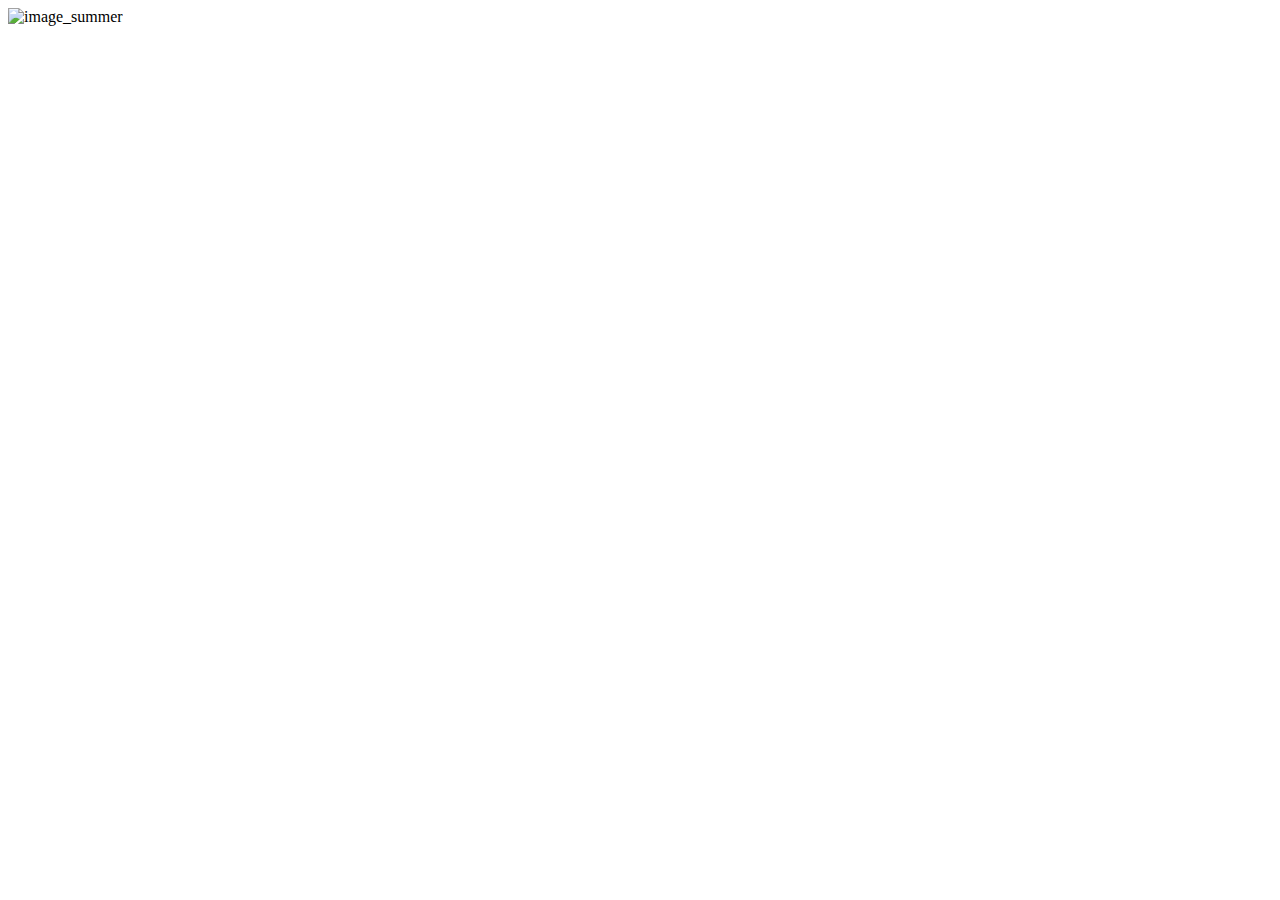
==== index.html @ f8d003ea "first commit" ====
<!DOCTYPE html>
<html lang="en" dir="ltr">
  <head>
    <link rel="stylesheet" href="assets/margins.css">
    <link rel="stylesheet" href="assets/styles.css">
    <link rel="stylesheet" href="assets/social.css">
    </link>
    <meta charset="utf-8">
    <title></title>
  </head>

  <body>

   <div class = "PageContent">

    <div class="Left">
        <!---<div class="topnav">
        <a class="active" href="#home">Home</a>
        <a href="#news">News</a>
        <a href="#contact">Contact</a>
        <a href="#about">About</a>
      </div>--->
    </div>

    </div>

    <div class="Right">
      <img src="assets/images/image_summer.jpg" alt="image_summer">
    </div>
    <div class="fa">


  </div>

  </body>
</html>
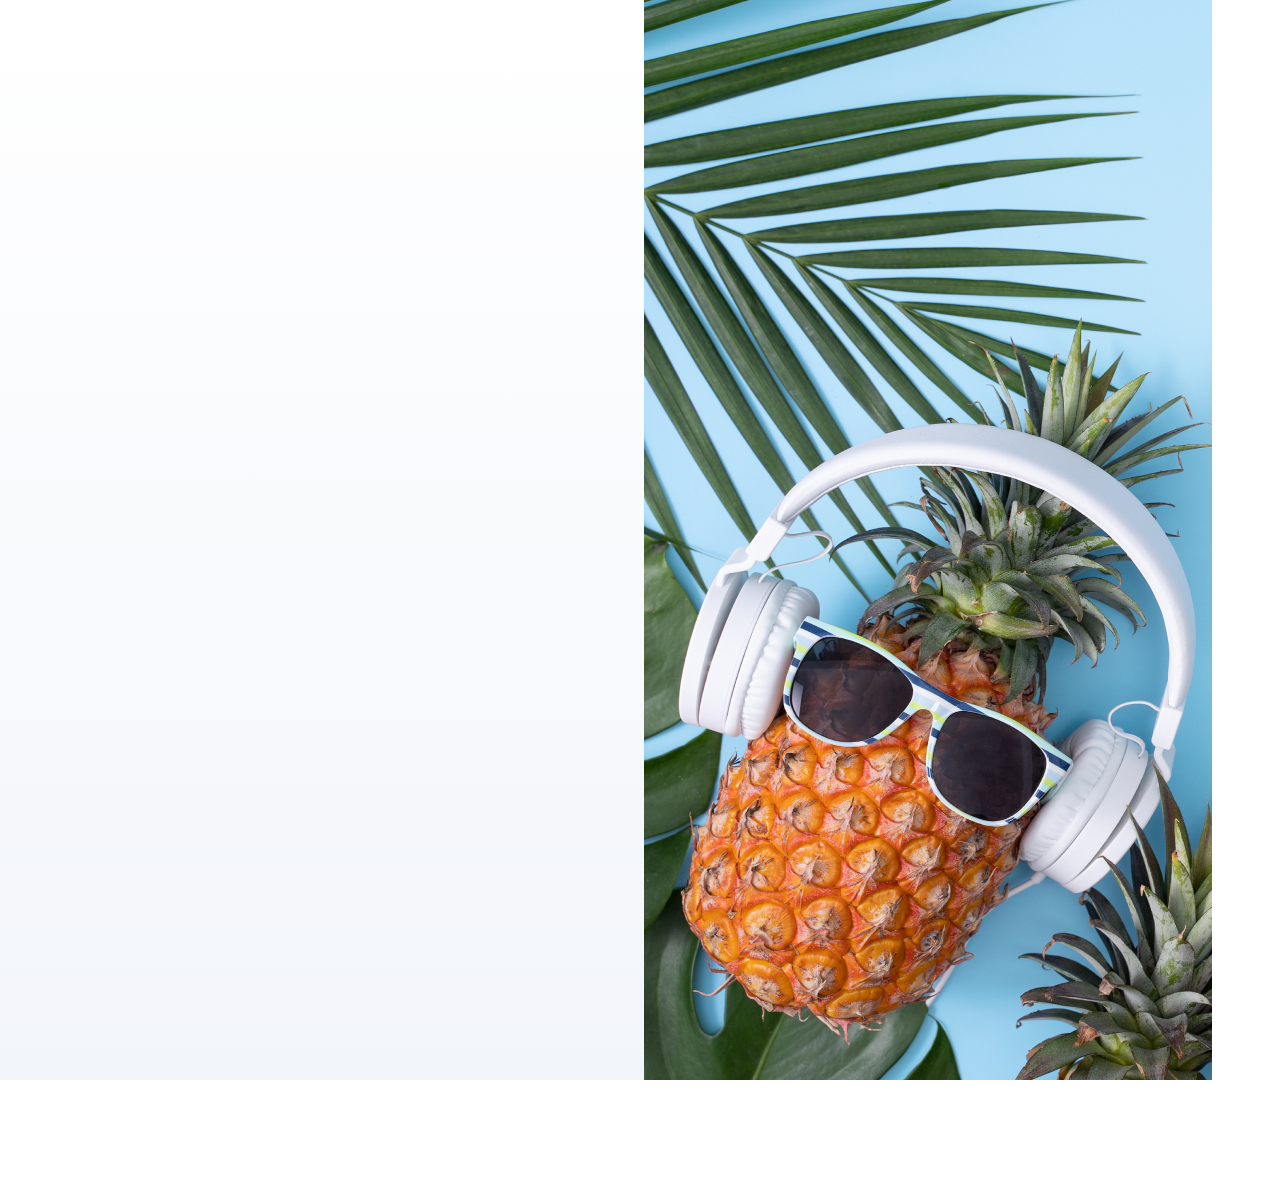
==== commit 9318d0f2: "labojums" ====
--- a/index.html
+++ b/index.html
@@ -22,8 +22,6 @@
       </div>--->
     </div>
 
-    </div>
-
     <div class="Right">
       <img src="assets/images/image_summer.jpg" alt="image_summer">
     </div>
--- a/assets/margins.css
+++ b/assets/margins.css
@@ -0,0 +1,43 @@
+html, body, div, span, applet, object, iframe,
+h1, h2, h3, h4, h5, h6, p, blockquote, pre,
+a, abbr, acronym, address, big, cite, code,
+del, dfn, em, img, ins, kbd, q, s, samp,
+small, strike, strong, sub, sup, tt, var,
+b, u, i, center,
+dl, dt, dd, ol, ul, li,
+fieldset, form, label, legend,
+table, caption, tbody, tfoot, thead, tr, th, td,
+article, aside, canvas, details, embed, 
+figure, figcaption, footer, header, hgroup,
+menu, nav, output, ruby, section, summary,
+time, mark, audio, video {
+	margin: 0;
+	padding: 0;
+	border: 0;
+	font-size: 100%;
+	font: inherit;
+	vertical-align: baseline;
+}
+/* HTML5 display-role reset for older browsers */
+article, aside, details, figcaption, figure,
+footer, header, hgroup, menu, nav, section {
+	display: block;
+}
+body {
+	line-height: 1;
+}
+ol, ul {
+	list-style: none;
+}
+blockquote, q {
+	quotes: none;
+}
+blockquote:before, blockquote:after,
+q:before, q:after {
+	content: '';
+	content: none;
+}
+table {
+	border-collapse: collapse;
+	border-spacing: 0;
+}
--- a/assets/styles.css
+++ b/assets/styles.css
@@ -0,0 +1,24 @@
+.PageContent {
+  display: flex;
+  height: 100vh;
+  width: 100vw;
+  min-height: 650px;
+}
+
+.Left {
+  display: block;
+  background-color: black;
+  width: 680px;
+  background: linear-gradient(180deg, #FFFFFF 0%, #F2F5FA 100%);
+  height: 1080px;
+  margin: 0;
+  position: relative;
+  z-index: 1;
+}
+
+.Right {
+  height: 100vh;
+  overflow: hidden;
+  width: calc(100vw - 680px);
+  height: 1200px;
+}
--- a/assets/social.css
+++ b/assets/social.css
@@ -0,0 +1,36 @@
+.fa {
+  padding: 20px;
+  font-size: 30px;
+  width: 30px;
+  text-align: center;
+  text-decoration: none;
+  border-radius: 50%;
+}
+
+/* Add a black background color to the top navigation */
+.topnav {
+  background-color: #333;
+  overflow: hidden;
+}
+
+/* Style the links inside the navigation bar */
+.topnav a {
+  float: left;
+  color: #f2f2f2;
+  text-align: center;
+  padding: 14px 16px;
+  text-decoration: none;
+  font-size: 17px;
+}
+
+/* Change the color of links on hover */
+.topnav a:hover {
+  background-color: #ddd;
+  color: black;
+}
+
+/* Add a color to the active/current link */
+.topnav a.active {
+  background-color: #04AA6D;
+  color: white;
+}
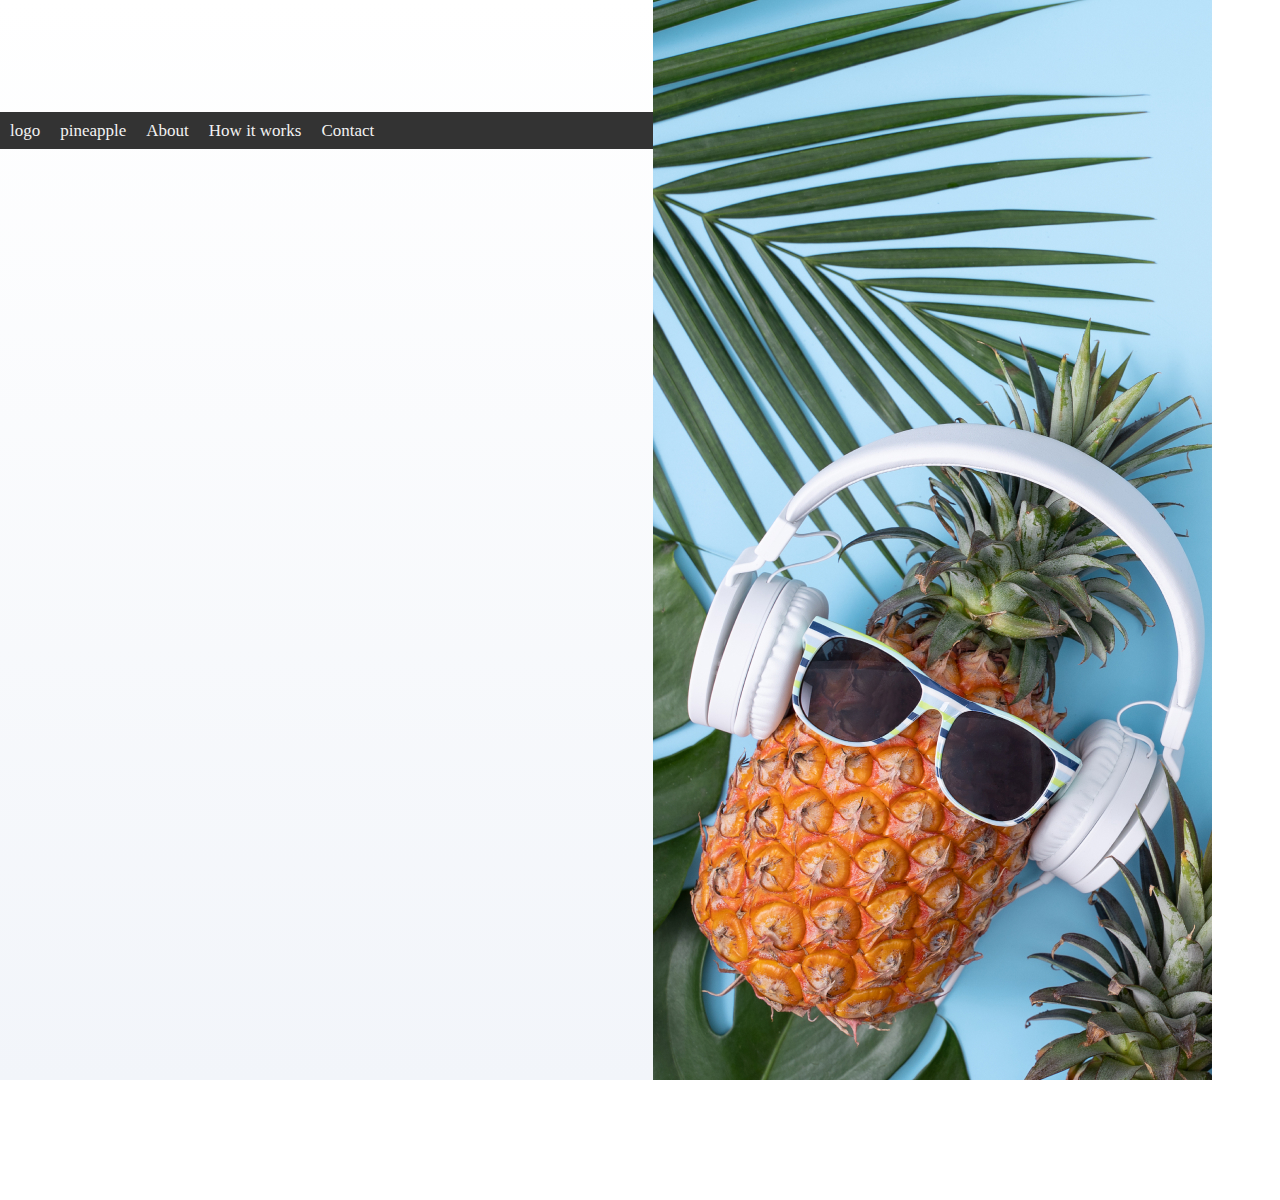
==== commit 2e5dc62e: "nav" ====
--- a/index.html
+++ b/index.html
@@ -14,12 +14,13 @@
    <div class = "PageContent">
 
     <div class="Left">
-        <!---<div class="topnav">
-        <a class="active" href="#home">Home</a>
-        <a href="#news">News</a>
-        <a href="#contact">Contact</a>
-        <a href="#about">About</a>
-      </div>--->
+        <div class="topnav">
+          <a href="#logo">logo</a>
+          <a href="#pineapple">pineapple</a>
+          <a href="#About">About</a>
+          <a href="#How it works">How it works</a>
+          <a href="#Contact">Contact</a>
+        </div>
     </div>
 
     <div class="Right">
--- a/assets/styles.css
+++ b/assets/styles.css
@@ -8,7 +8,7 @@
 .Left {
   display: block;
   background-color: black;
-  width: 680px;
+  width: 701px;
   background: linear-gradient(180deg, #FFFFFF 0%, #F2F5FA 100%);
   height: 1080px;
   margin: 0;
--- a/assets/social.css
+++ b/assets/social.css
@@ -7,18 +7,31 @@
   border-radius: 50%;
 }
 
+.logo {
+  float: none;
+  position: absolute;
+  top: 50%;
+  left: 50%;
+  transform: translate(-50%, -50%);
+}
+
+
 /* Add a black background color to the top navigation */
 .topnav {
+  float: center;
   background-color: #333;
   overflow: hidden;
+  margin-top:112px;
+  width: 100%;
 }
 
 /* Style the links inside the navigation bar */
 .topnav a {
+  position: relative;
   float: left;
   color: #f2f2f2;
   text-align: center;
-  padding: 14px 16px;
+  padding: 10px 10px;
   text-decoration: none;
   font-size: 17px;
 }
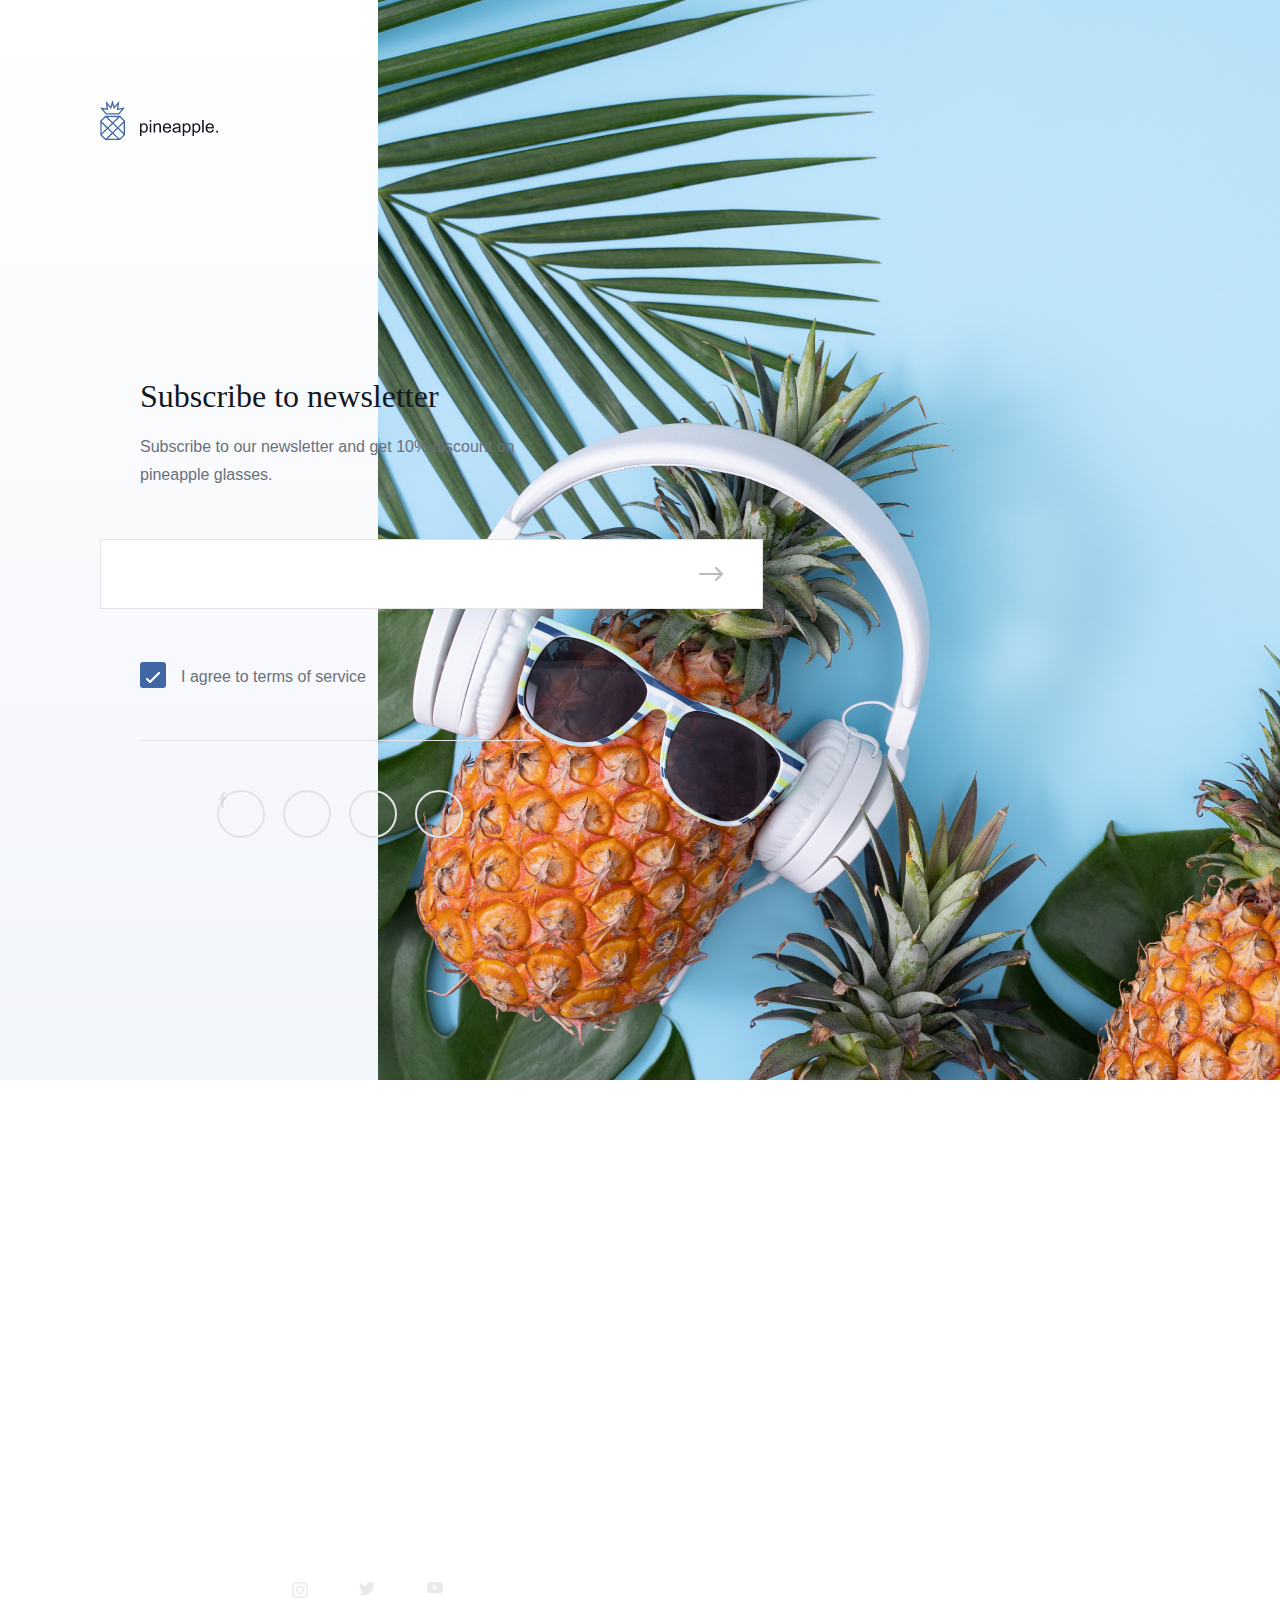
==== commit 862e5137: "70" ====
--- a/index.html
+++ b/index.html
@@ -13,20 +13,65 @@
 
    <div class = "PageContent">
 
-    <div class="Left">
-        <div class="topnav">
-          <a href="#logo">logo</a>
-          <a href="#pineapple">pineapple</a>
-          <a href="#About">About</a>
-          <a href="#How it works">How it works</a>
-          <a href="#Contact">Contact</a>
+        <!--- Šito nahuj neaiztit --->
+        <div class="Left">
+          <div class="logo">
+            <img src="assets/images/Union.jpg" alt="Union">
+          </div>
+          <div class="logotxt">
+            <img src="assets/images/pineapple..jpg" alt="pineapple">
+          </div>
+
+
+
+
+            <h1 class="heading">Subscribe to newsletter</h1>
+            <p class="subheading">Subscribe to our newsletter and get 10% discount on pineapple glasses.</p>
+
+          <div class="box">
+          </div>
+
+          <div class="line">
+          </div>
+
+          <div class="arrow">
+            <img src="assets/images/ic_arrow.jpg" alt="Arrow">
+          </div>
+
+          <div class="checkbox">
+          </div>
+
+          <div class="checkmark">
+            <img src="assets/images/ic_checkmark-2.png" alt="Checkmark">
+          </div>
+
+          <p class="agree">I agree to terms of service</p>
+
+          <div class="line">
+          </div>
+
+          <div class="circleBase facebook">
+              <img class="Ficon IconBase" src="assets/images/ic_facebook.jpg" alt="facebook">
+          </div>
+
+          <div class="circleBase instagram">
+              <img class= "Iicon IconBase" src="assets/images/ic_instagram.jpg" alt="instagram">
+          </div>
+
+          <div class="circleBase twitter">
+              <img class="Ticon IconBase" src="assets/images/ic_twitter.jpg" alt="twitter">
+          </div>
+
+          <div class="circleBase youtube">
+              <img class="Yicon IconBase" src="assets/images/ic_youtube.jpg" alt="youtube">
+          </div>
+
         </div>
-    </div>
 
+     <!--- Šito nahuj neaiztit --->
     <div class="Right">
       <img src="assets/images/image_summer.jpg" alt="image_summer">
     </div>
-    <div class="fa">
 
 
   </div>
--- a/assets/margins.css
+++ b/assets/margins.css
@@ -7,7 +7,7 @@
 dl, dt, dd, ol, ul, li,
 fieldset, form, label, legend,
 table, caption, tbody, tfoot, thead, tr, th, td,
-article, aside, canvas, details, embed, 
+article, aside, canvas, details, embed,
 figure, figcaption, footer, header, hgroup,
 menu, nav, output, ruby, section, summary,
 time, mark, audio, video {
--- a/assets/styles.css
+++ b/assets/styles.css
@@ -6,19 +6,24 @@
 }
 
 .Left {
+  positon: absolute
   display: block;
   background-color: black;
-  width: 701px;
+  width: 680px;
   background: linear-gradient(180deg, #FFFFFF 0%, #F2F5FA 100%);
   height: 1080px;
   margin: 0;
   position: relative;
   z-index: 1;
+  left: 0px;
+  top: 0px;
 }
 
 .Right {
+  positon: absolute;
   height: 100vh;
   overflow: hidden;
-  width: calc(100vw - 680px);
-  height: 1200px;
+  width: 1620px;
+  height: 1080px;
+  top: 0px;
 }
--- a/assets/social.css
+++ b/assets/social.css
@@ -1,49 +1,192 @@
-.fa {
-  padding: 20px;
-  font-size: 30px;
-  width: 30px;
-  text-align: center;
-  text-decoration: none;
-  border-radius: 50%;
+.logo{
+  position: absolute;
+  width: 25px;
+  height: 40px;
+  left: 100px;
+  top: 100px;
 }
 
-.logo {
-  float: none;
+.logotxt{
   position: absolute;
-  top: 50%;
-  left: 50%;
-  transform: translate(-50%, -50%);
+  width: 78px;
+  height: 16px;
+  left: 140px;
+  top: 120px;
+}
+
+.links{
+position: absolute;
+width: 42px;
+height: 26px;
+left: 331px;
+top: 114px;
+font-family: Arial;
+font-style: normal;
+font-weight: normal;
+font-size: 16px;
+line-height: 26px;
+}
+
+.heading{
+position: absolute;
+width: 399px;
+height: 44px;
+left: 140px;
+top: 374px;
+font-family: Georgia;
+color: #131821;
+font-style: normal;
+font-weight: normal;
+font-size: 32px;
+line-height: 44px;
+}
+
+.subheading{
+position: absolute;
+width: 400px;
+height: 56px;
+left: 140px;
+top: 433px;
+font-family: Arial;
+color: #6A707B;
+font-family: Arial;
+font-style: normal;
+font-weight: normal;
+font-size: 16px;
+line-height: 28px;
+}
+
+.line{
+position: absolute;
+width: 4px;
+height: 70px;
+left: 100px;
+top: 539px;
+background: #4066A5;
+}
+
+.box{
+position: absolute;
+width: 663px;
+height: 70px;
+left: 100px;
+top: 539px;
+background: #FFFFFF;
+border: 1px solid #E3E3E4;
+box-sizing: border-box;
+}
+
+.arrow{
+  position: absolute;
+  width: 24px;
+  height: 14px;
+  left: 699px;
+  top: 567px;
+  background: #131821;
+}
+
+.checkbox{
+  position: absolute;
+  width: 26px;
+  height: 26px;
+  left: 140px;
+  top: 662px;
+  background: #4066A5;
+  border-radius: 3px;
+}
+
+.checkmark{
+  position: absolute;
+  width: 14px;
+  height: 11px;
+  left: 146px;
+  top: 670px;
+}
+
+.agree{
+position: absolute;
+width: 359px;
+height: 28px;
+left: 181px;
+top: 663px;
+font-family: Arial;
+font-style: normal;
+font-weight: normal;
+font-size: 16px;
+line-height: 28px;
+color: #6A707B;
+}
+
+.line{
+position: absolute;
+width: 400px;
+height: 1px;
+left: 140px;
+top: 740px;
+background: #E3E3E4;
+}
+
+.circleBase {
+  position: absolute;
+  width: 44px;
+  height: 44px;
+  border-radius: 100%;
+  border: 2px solid #E2E3E4;
+  top: 790px;
+}
+
+.IconBase {
+  top: 790px;
 }
 
 
-/* Add a black background color to the top navigation */
-.topnav {
-  float: center;
-  background-color: #333;
-  overflow: hidden;
-  margin-top:112px;
-  width: 100%;
+.facebook {
+    left: 217px;
 }
 
-/* Style the links inside the navigation bar */
-.topnav a {
-  position: relative;
-  float: left;
-  color: #f2f2f2;
-  text-align: center;
-  padding: 10px 10px;
-  text-decoration: none;
-  font-size: 17px;
+.Ficon{
+left: 12.34%;
+right: 87.24%;
+bottom: 23.89%;
+background: #131821;
+opacity: 0.3;
 }
 
-/* Change the color of links on hover */
-.topnav a:hover {
-  background-color: #ddd;
-  color: black;
+.instagram {
+    left: 283px;
 }
 
-/* Add a color to the active/current link */
-.topnav a.active {
-  background-color: #04AA6D;
-  color: white;
+.Iicon{
+  position: absolute;
+  left: 15.57%;
+  right: 83.59%;
+  bottom: 23.89%;
+  background: #131821;
+  opacity: 0.3;
 }
+
+.twitter {
+    left: 349px;
+}
+
+.Ticon{
+  position: absolute;
+  left: 19.01%;
+  right: 80.16%;
+  bottom: 23.98%;
+  background: #131821;
+  opacity: 0.3;
+}
+
+.youtube {
+    left: 415px;
+}
+
+.Yicon{
+  position: absolute;
+  left: 22.45%;
+  right: 76.72%;
+  bottom: 24.17%;
+  background: #131821;
+  opacity: 0.3;
+}
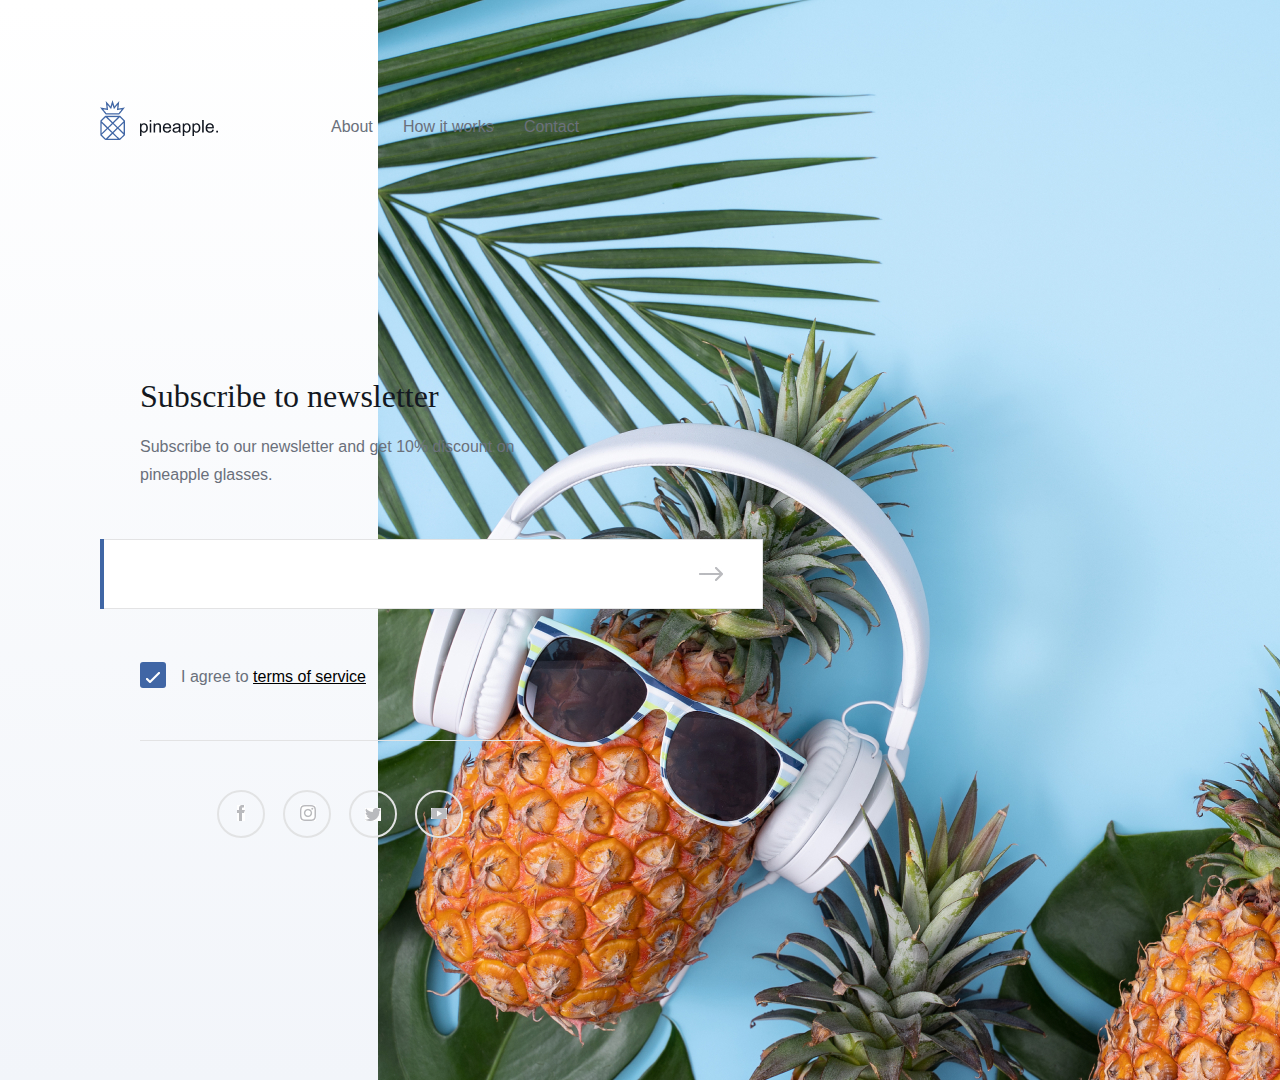
==== commit 0be1c2fc: "Navi done" ====
--- a/index.html
+++ b/index.html
@@ -22,6 +22,10 @@
             <img src="assets/images/pineapple..jpg" alt="pineapple">
           </div>
 
+          <div class="about nav">About</div>
+          <div class="HIW nav">How it works</div>
+          <div class="contact nav">Contact</div>
+
 
 
 
@@ -31,8 +35,7 @@
           <div class="box">
           </div>
 
-          <div class="line">
-          </div>
+          <div class="line"></div>
 
           <div class="arrow">
             <img src="assets/images/ic_arrow.jpg" alt="Arrow">
@@ -45,26 +48,21 @@
             <img src="assets/images/ic_checkmark-2.png" alt="Checkmark">
           </div>
 
-          <p class="agree">I agree to terms of service</p>
+          <p class="agree">I agree to <a href="#Terms_of_service" style="color:black">terms of service</a></p>
 
-          <div class="line">
-          </div>
+          <div class="Dline"></div>
 
-          <div class="circleBase facebook">
-              <img class="Ficon IconBase" src="assets/images/ic_facebook.jpg" alt="facebook">
-          </div>
+          <div class="circleBase facebook"></div>
+            <img class="Ficon IconBase" src="assets/images/ic_facebook.jpg" alt="facebook">
 
-          <div class="circleBase instagram">
-              <img class= "Iicon IconBase" src="assets/images/ic_instagram.jpg" alt="instagram">
-          </div>
+          <div class="circleBase instagram"></div>
+            <img class= "Iicon IconBase" src="assets/images/ic_instagram.jpg" alt="instagram">
 
-          <div class="circleBase twitter">
-              <img class="Ticon IconBase" src="assets/images/ic_twitter.jpg" alt="twitter">
-          </div>
+          <div class="circleBase twitter"></div>
+            <img class="Ticon IconBase" src="assets/images/ic_twitter.jpg" alt="twitter">
 
-          <div class="circleBase youtube">
-              <img class="Yicon IconBase" src="assets/images/ic_youtube.jpg" alt="youtube">
-          </div>
+          <div class="circleBase youtube"></div>
+            <img class="Yicon IconBase" src="assets/images/ic_youtube.jpg" alt="youtube">
 
         </div>
 
--- a/assets/social.css
+++ b/assets/social.css
@@ -123,7 +123,18 @@
 height: 1px;
 left: 140px;
 top: 740px;
+
 background: #E3E3E4;
+}
+
+.Dline{
+  position: absolute;
+  width: 4px;
+  height: 70px;
+  left: 100px;
+  top: 539px;
+
+  background: #4066A5;
 }
 
 .circleBase {
@@ -135,21 +146,18 @@
   top: 790px;
 }
 
-.IconBase {
-  top: 790px;
-}
-
-
 .facebook {
     left: 217px;
 }
 
+.IconBase {
+  position: absolute;
+  background: #131821;
+}
+
 .Ficon{
-left: 12.34%;
-right: 87.24%;
-bottom: 23.89%;
-background: #131821;
-opacity: 0.3;
+left: 237px;
+top: 805px;
 }
 
 .instagram {
@@ -157,12 +165,8 @@
 }
 
 .Iicon{
-  position: absolute;
-  left: 15.57%;
-  right: 83.59%;
-  bottom: 23.89%;
-  background: #131821;
-  opacity: 0.3;
+  left: 300px;
+  top: 805px;
 }
 
 .twitter {
@@ -170,12 +174,8 @@
 }
 
 .Ticon{
-  position: absolute;
-  left: 19.01%;
-  right: 80.16%;
-  bottom: 23.98%;
-  background: #131821;
-  opacity: 0.3;
+  left: 365px;
+  top: 808px;
 }
 
 .youtube {
@@ -183,10 +183,37 @@
 }
 
 .Yicon{
-  position: absolute;
-  left: 22.45%;
-  right: 76.72%;
-  bottom: 24.17%;
-  background: #131821;
-  opacity: 0.3;
-}
+  left: 431px;
+  top: 808px;
+}
+
+.about{
+width: 42px;
+height: 26px;
+left: 331px;
+top: 114px;
+}
+
+.HIW{
+  width: 91px;
+  height: 26px;
+  left: 403px;
+  top: 114px;
+}
+
+.contact{
+width: 56px;
+height: 26px;
+left: 524px;
+top: 114px;
+}
+
+.nav{
+position: absolute;
+font-family: Arial;
+font-style: normal;
+font-weight: normal;
+font-size: 16px;
+line-height: 26px;
+color: #6A707B;
+}
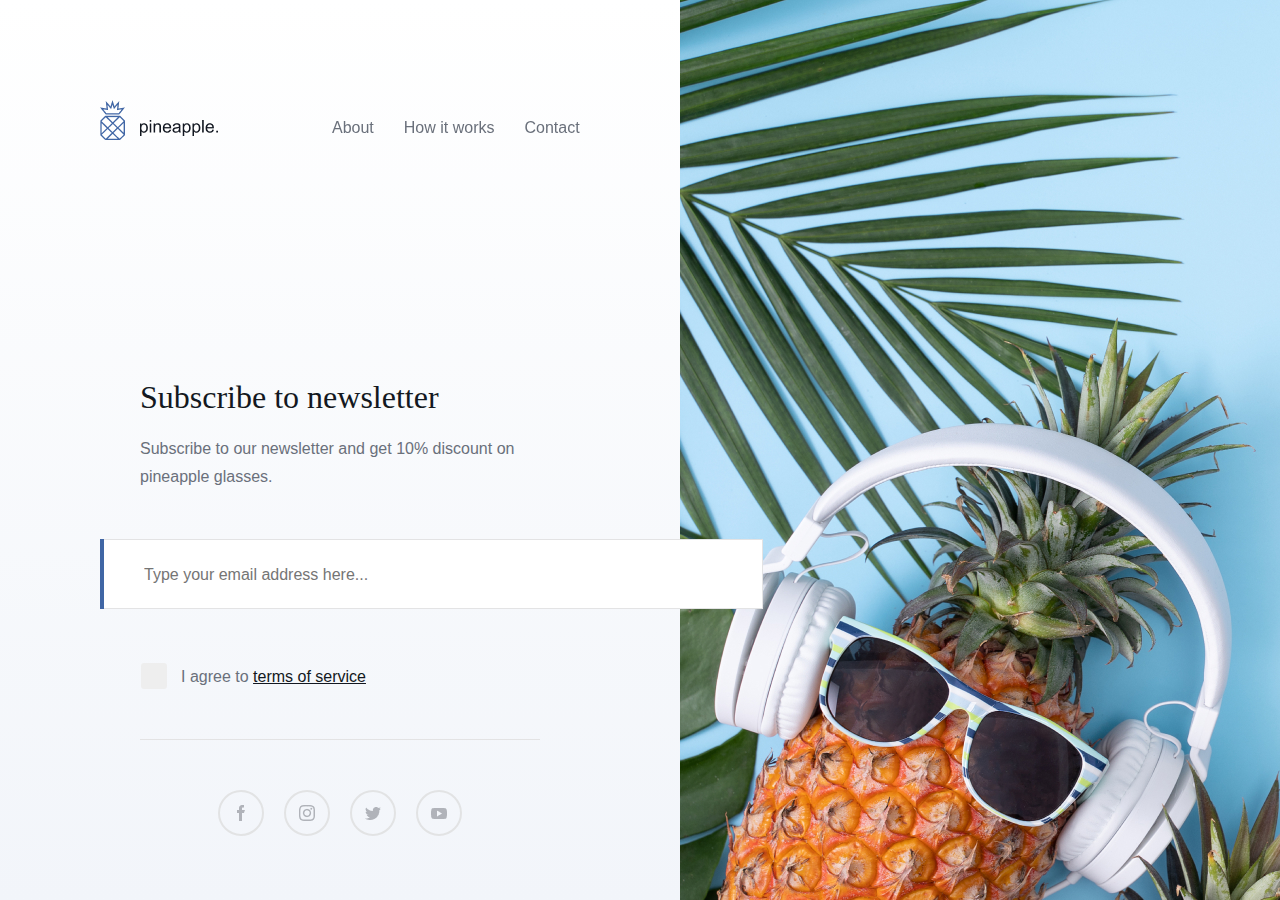
==== commit 4188c8db: "almost done" ====
--- a/index.html
+++ b/index.html
@@ -3,76 +3,66 @@
   <head>
     <link rel="stylesheet" href="assets/margins.css">
     <link rel="stylesheet" href="assets/styles.css">
+    <link rel="stylesheet" href="assets/nav.css">
+    <link rel="stylesheet" href="assets/email.css">
     <link rel="stylesheet" href="assets/social.css">
+    <link rel="stylesheet" href="assets/success.css">
+    <script defer src="/assets/scripts.js"></script>
     </link>
-    <meta charset="utf-8">
+    <meta charset="utf-8" name="viewport" content="width=device-width, initial-scale=1.0">
     <title></title>
   </head>
-
   <body>
-
    <div class = "PageContent">
-
-        <!--- Šito nahuj neaiztit --->
-        <div class="Left">
-          <div class="logo">
-            <img src="assets/images/Union.jpg" alt="Union">
+    <div class="Header">
+      <div class="HeaderLogoText">
+        <img class="logo" src="assets/images/Union.jpg" alt="Union">
+        <img class="logotxt" src="assets/images/pineapple..jpg" alt="pineapple">
+      </div>
+       <nav>
+         <a href="#">About</a>
+         <a href="#">How it works</a>
+         <a href="#">Contact</a>
+       </nav>
+      </div>
+      <div class="Left">
+       <div class="Left-Wrapper">
+        <div id="success" class="Success">
+          <div class="Icon"></div>
+          <div class="Text">
+            <h1>Thanks for subscribing!</h1>
+            <p>You have successfully subscribed to our email listing. Check your email for the discount code.</p>
           </div>
-          <div class="logotxt">
-            <img src="assets/images/pineapple..jpg" alt="pineapple">
+        </div>
+        <div id="subscribe" class ="Subscribe">
+          <div class="Subscribe-TopText">
+           <h1>Subscribe to newsletter</h1>
+           <p>Subscribe to our newsletter and get 10% discount on pineapple glasses.</p>
           </div>
-
-          <div class="about nav">About</div>
-          <div class="HIW nav">How it works</div>
-          <div class="contact nav">Contact</div>
-
-
-
-
-            <h1 class="heading">Subscribe to newsletter</h1>
-            <p class="subheading">Subscribe to our newsletter and get 10% discount on pineapple glasses.</p>
-
-          <div class="box">
+          <form id="form" class="Form" action="./backend/routes/insert.php">
+            <div class="Blueline"></div>
+            <input type="text" class="email" id="email" placeholder="Type your email address here..."></input>
+            <div class="arrow" id="submit"></div>
+            <label class="container">
+              <input type="checkbox" id="checkbox">
+              <span id="agree" class="checkmark"></span>
+            </label>
+          </form>
+          <p class="error" id="err"></p>
+          <p class="agree">I agree to <a href="#Terms_of_service" class="Terms">terms of service</a></p>
+        </div>
+        <div class="SocialMedia">
+          <div class="SocialMedia-LinksWrapper">
+            <a class="Facebook" href="#"></a>
+            <a class="Instagram" href="#"></a>
+            <a class="Twitter" href="#"></a>
+            <a class="Youtube" href="#"></a>
           </div>
-
-          <div class="line"></div>
-
-          <div class="arrow">
-            <img src="assets/images/ic_arrow.jpg" alt="Arrow">
-          </div>
-
-          <div class="checkbox">
-          </div>
-
-          <div class="checkmark">
-            <img src="assets/images/ic_checkmark-2.png" alt="Checkmark">
-          </div>
-
-          <p class="agree">I agree to <a href="#Terms_of_service" style="color:black">terms of service</a></p>
-
-          <div class="Dline"></div>
-
-          <div class="circleBase facebook"></div>
-            <img class="Ficon IconBase" src="assets/images/ic_facebook.jpg" alt="facebook">
-
-          <div class="circleBase instagram"></div>
-            <img class= "Iicon IconBase" src="assets/images/ic_instagram.jpg" alt="instagram">
-
-          <div class="circleBase twitter"></div>
-            <img class="Ticon IconBase" src="assets/images/ic_twitter.jpg" alt="twitter">
-
-          <div class="circleBase youtube"></div>
-            <img class="Yicon IconBase" src="assets/images/ic_youtube.jpg" alt="youtube">
-
         </div>
-
-     <!--- Šito nahuj neaiztit --->
+      </div>
+    </div>
     <div class="Right">
       <img src="assets/images/image_summer.jpg" alt="image_summer">
     </div>
-
-
-  </div>
-
   </body>
 </html>
--- a/assets/styles.css
+++ b/assets/styles.css
@@ -1,29 +1,62 @@
 .PageContent {
   display: flex;
   height: 100vh;
-  width: 100vw;
-  min-height: 650px;
+  width: 100%;
+  min-height: 812px;
+  overflow-y: hidden;
 }
 
 .Left {
-  positon: absolute
   display: block;
   background-color: black;
-  width: 680px;
+  min-width: 335px;
+  width: calc(100vw - 40px);
   background: linear-gradient(180deg, #FFFFFF 0%, #F2F5FA 100%);
-  height: 1080px;
-  margin: 0;
-  position: relative;
+  height: 371px;
+  margin: 253px 20px 0px;
+  position: absolute;
   z-index: 1;
-  left: 0px;
-  top: 0px;
+}
+
+.Left-Wrapper {
+  padding: 0px calc(100% - 509px) 23px;
 }
 
 .Right {
-  positon: absolute;
-  height: 100vh;
   overflow: hidden;
-  width: 1620px;
-  height: 1080px;
-  top: 0px;
+  min-height: 746px;
+  min-width: 375px;
+  top: 66px;
+  left: 321px;
 }
+
+@media only screen and (min-width: 768px){
+
+  .PageContent{
+    min-height: 650px;
+    height: 100vh;
+    overflow-x: hidden;
+  }
+
+  .Left {
+    width: 680px;
+    min-height: calc(100vh - 141px);
+    margin: 0;
+    padding-top: 141px;
+  }
+
+  .Left-Wrapper {
+    padding: 0px
+  }
+
+  .Right {
+    overflow: hidden;
+    width: calc(100vw - 680px);
+    height: 100%;
+    min-height: 650px;
+    position: absolute;
+    top: 0px;
+    left: 680px;
+
+  }
+}
--- a/assets/nav.css
+++ b/assets/nav.css
@@ -0,0 +1,88 @@
+
+.Header{
+  height: 66px;
+  display: flex;
+  width: 100vw;
+  position: absolute;
+  top: 0;
+  padding: 0px 0px 0px 0px;
+  left: 0;
+  background-color: white;
+  z-index: 2;
+}
+
+.Header nav {
+  margin-left: auto;
+  margin-top: 22px;
+  padding: 0px 20px 0px 0px;
+  white-space: nowrap;
+  line-height: 24px;
+}
+
+.Header nav a {
+  color: #6A707B;
+  margin-left: 16px;
+  font-family: Arial;
+  font-style: normal;
+  font-weight: normal;
+  font-size: 14px;
+  line-height: 24px;
+  text-decoration: none;
+}
+
+.HeaderLogoText{
+  margin: 0;
+  padding: 0;
+  border: 0;
+  font: inherit;
+  vertical-align: baseline;
+  text-rendering: optimizeLegibility;
+  -webkit-font-smoothing: antialiased;
+  text-size-adjust: none;
+}
+
+.logo{
+  height: 40px;
+  width: 25px;
+  margin: 10px 0px 0px 20px;
+}
+
+.logotxt{
+  display: none;
+  padding: 0px 0px 0px 40px;
+  margin: -23px 0px 0px 0px;
+  width: 78px;
+  height: 16px;
+}
+
+@media screen and (min-width: 768px){
+
+  .Header {
+    position: fixed;
+    width: 480px;
+    height: 40px;
+    padding:100px 100px 0;
+    background: none;
+  }
+
+  .Header nav {
+    display: block;
+    padding: 15px 0px 0px 0px;
+    margin-left: 88px;
+    margin-top: 0px;
+  }
+
+  .Header nav a {
+    margin-left: 26px;
+    line-height: 26px;
+    font-size: 16px;
+  }
+
+  .logotxt{
+    display: block;
+  }
+
+  .logo{
+    margin: 0px 0px 0px 0px;
+  }
+}
--- a/assets/email.css
+++ b/assets/email.css
@@ -0,0 +1,376 @@
+.Form{
+  display: flex;
+  height: 88px;
+}
+
+.Subscribe{
+  display: block;
+  padding: 0px 0px 23px;
+  width: 100%;
+  margin-bottom: 115px;
+}
+
+.Subscribe-TopText{
+  padding-top: 31px;
+  margin: 0px 0px 0px 20px;
+}
+
+.Subscribe-TopText h1{
+  font-family: Georgia;
+  font-style: normal;
+  font-weight: normal;
+  font-size: 24px;
+  line-height: 34px;
+  color: #131821;
+}
+
+.Subscribe-TopText p{
+  font-family: Arial;
+  font-style: normal;
+  font-weight: normal;
+  font-size: 14px;
+  line-height: 26px;
+  color: #6A707B;
+  margin-top: -1px;
+  width: 256px;
+}
+
+.heading{
+  position: absolute;
+  width: 399px;
+  height: 44px;
+  left: 140px;
+  top: 374px;
+  font-family: Georgia;
+  color: #131821;
+  font-style: normal;
+  font-weight: normal;
+  font-size: 32px;
+  line-height: 44px;
+}
+
+.subheading{
+  position: absolute;
+  width: 400px;
+  height: 56px;
+  left: 140px;
+  top: 434px;
+  font-family: Arial;
+  color: #6A707B;
+  font-family: Arial;
+  font-style: normal;
+  font-weight: normal;
+  font-size: 16px;
+  line-height: 28px;
+}
+
+.line{
+  position: absolute;
+  width: 4px;
+  height: 70px;
+  left: 100px;
+  top: 539px;
+  background: #4066A5;
+}
+
+.email{
+  font-family: Arial;
+  font-style: normal;
+  font-weight: normal;
+  font-size: 16px;
+  line-height: 25px;
+  color: #6A707B;
+  border: 1px solid #E3E3E4;
+  box-sizing: border-box;
+  background: #FFFFFF;
+  position: absolute;
+  width: 295px;
+  height: 60px;
+  padding-left: 20px;
+  padding-top: 3px;
+  margin: 0px 0px 0px 20px;
+}
+
+.email:placeholder{
+  color: black;
+}
+
+.email:focus{
+  box-shadow: 0px 30px 40px rgba(19, 24, 33, 0.06);
+  border: 1px solid #4066A5;
+  box-sizing: border-box;
+  width: 295px;
+  height: 60px;
+}
+
+.email:hover{
+  position: absolute;
+  border: 1px solid #4066A5;
+  box-sizing: border-box;
+  width: 295px;
+  height: 60px;
+}
+
+.error{
+  margin: -30px 29px 28px;
+  font-size: small;
+  font-weight: lighter;
+  color: #6A707B;
+}
+
+.arrow{
+  background-repeat: no-repeat;
+  position: absolute;
+  height: 15px;
+  width: 25px;
+  margin: 24px 0px 0px 276px;
+  background-image: url(./images/ic_arrow.svg);
+  background-size: 24px;
+  z-index: 1;
+  display: none;
+  cursor: pointer;
+}
+
+.arrow:hover{
+background-image: url(./images/ic_arrow_hover.svg);
+}
+
+.container {
+  width: 26px;
+  height: 26px;
+  display: block;
+  position: absolute;
+  cursor: pointer;
+  margin: 82px 0px 0px 20px;
+}
+
+
+.container input {
+  position: absolute;
+  opacity: 0;
+  cursor: pointer;
+  height: 0;
+  width: 0;
+}
+
+
+.checkmark {
+  position: absolute;
+  top: 0;
+  left: 0;
+  height: 26px;
+  width: 26px;
+  background-color: #eee;
+  border-radius: 3px;
+}
+
+.container:hover input ~ .checkmark {
+  background-color: #ccc;
+}
+
+.container input:checked ~ .checkmark {
+  background-color: #4066A5;
+}
+
+.checkmark:after {
+  content: "";
+  position: absolute;
+  display: none;
+}
+
+.container input:checked ~ .checkmark:after {
+  display: block;
+}
+
+.container .checkmark:after {
+  left: 9px;
+  top: 5px;
+  position: absolute;
+  width: 5px;
+  height: 10px;
+  border: solid white;
+  border-width: 0 3px 3px 0;
+  -webkit-transform: rotate(45deg);
+  -ms-transform: rotate(45deg);
+  transform: rotate(45deg);
+}
+
+.agree{
+  position: absolute;
+  width: 359px;
+  height: 28px;
+  font-family: Arial;
+  font-style: normal;
+  font-weight: normal;
+  font-size: 16px;
+  line-height: 28px;
+  color: #6A707B;
+  margin: -78px 0px 0px 61px;
+}
+
+.Terms{
+  color: #131821;
+}
+
+.Terms:hover{
+  color: #4066A5;
+}
+
+.Terms:active{
+  color: #233759;
+}
+
+.line{
+  position: absolute;
+  width: 400px;
+  height: 1px;
+  left: 140px;
+  top: 740px;
+  background: #E3E3E4;
+}
+
+.Blueline{
+  display: flex;
+  width: 4px;
+  height: 60px;
+  position: absolute;
+  background: #4066A5;
+  z-index: 1;
+  margin: 0px 0px 0px 20px;
+}
+
+@media only screen and (min-width: 768px){
+
+  .Subscribe-TopText{
+    padding-top: 234px;
+    margin: 0px;
+  }
+
+  .error{
+    display: flex;
+    top: 600px;
+    font-style: normal;
+    font-weight: normal;
+    font-size: 16px;
+    line-height: 28px;
+    color: #6A707B;
+    z-index: 1;
+    margin: 44px 0px 0px;
+  }
+
+  .Subscribe-TopText h1{
+    font-family: Georgia;
+    font-style: normal;
+    font-weight: normal;
+    font-size: 32px;
+    line-height: 44px;
+    color: #131821;
+  }
+
+  .Subscribe-TopText p{
+    font-family: Arial;
+    font-style: normal;
+    font-weight: normal;
+    font-size: 16px;
+    line-height: 28px;
+    color: #6A707B;
+    width: 400px;
+    margin-top: 15px;
+  }
+
+  .email{
+    font-family: Arial;
+    font-style: normal;
+    font-weight: normal;
+    font-size: 16px;
+    line-height: 25px;
+    color: #6A707B;
+    left: 100px;
+    top: 539px;
+    border: 1px solid #E3E3E4;
+    box-sizing: border-box;
+    background: #FFFFFF;
+    position: absolute;
+    width: 663px;
+    height: 70px;
+    padding-left: 43px;
+    padding-top: 3px;
+    margin: 0;
+  }
+
+  .email:focus{
+    box-shadow: 0px 30px 40px rgba(19, 24, 33, 0.06);
+    border: 1px solid #4066A5;
+    box-sizing: border-box;
+    width: 663px;
+    height: 70px;
+  }
+
+  .email:hover{
+    position: absolute;
+    border: 1px solid #4066A5;
+    box-sizing: border-box;
+    width: 663px;
+    height: 70px;
+  }
+
+  .Blueline{
+    display: flex;
+    width: 4px;
+    height: 70px;
+    left: 100px;
+    top: 539px;
+    position: absolute;
+    background: #4066A5;
+    z-index: 1;
+    margin: 0;
+  }
+
+  .agree{
+    position: absolute;
+    width: 359px;
+    height: 28px;
+    left: 181px;
+    top: 663px;
+    font-family: Arial;
+    font-style: normal;
+    font-weight: normal;
+    font-size: 16px;
+    line-height: 28px;
+    color: #6A707B;
+    margin: 0;
+  }
+
+  .container {
+    top: 663px;
+    left: 141px;
+    width: 26px;
+    height: 26px;
+    display: block;
+    position: absolute;
+    cursor: pointer;
+    margin: 0;
+  }
+
+  .Subscribe{
+    display: block;
+    padding: 0px 140px 0px;
+    overflow-y: scroll;
+    width: calc(100% - 280px);
+    margin-bottom: 60px;
+  }
+
+  .arrow{
+    background-repeat: no-repeat;
+    position: absolute;
+    height: 15px;
+    width: 25px;
+    background-image: url(./images/ic_arrow.svg);
+    background-size: 24px;
+    z-index: 1;
+    margin-left: 559px;
+    margin-top: 77px;
+    display: none;
+    cursor: pointer;
+  }
+}
--- a/assets/social.css
+++ b/assets/social.css
@@ -1,130 +1,17 @@
-.logo{
-  position: absolute;
-  width: 25px;
-  height: 40px;
-  left: 100px;
-  top: 100px;
+.SocialMedia{
+  width: 295px;
+  margin: 0px 0px 0px 13px;
+  margin-top: -169px;
+  border-top: solid 1px #E3E3E4;
+  height: 160px;
 }
 
-.logotxt{
-  position: absolute;
-  width: 78px;
-  height: 16px;
-  left: 140px;
-  top: 120px;
-}
-
-.links{
-position: absolute;
-width: 42px;
-height: 26px;
-left: 331px;
-top: 114px;
-font-family: Arial;
-font-style: normal;
-font-weight: normal;
-font-size: 16px;
-line-height: 26px;
-}
-
-.heading{
-position: absolute;
-width: 399px;
-height: 44px;
-left: 140px;
-top: 374px;
-font-family: Georgia;
-color: #131821;
-font-style: normal;
-font-weight: normal;
-font-size: 32px;
-line-height: 44px;
-}
-
-.subheading{
-position: absolute;
-width: 400px;
-height: 56px;
-left: 140px;
-top: 433px;
-font-family: Arial;
-color: #6A707B;
-font-family: Arial;
-font-style: normal;
-font-weight: normal;
-font-size: 16px;
-line-height: 28px;
-}
-
-.line{
-position: absolute;
-width: 4px;
-height: 70px;
-left: 100px;
-top: 539px;
-background: #4066A5;
-}
-
-.box{
-position: absolute;
-width: 663px;
-height: 70px;
-left: 100px;
-top: 539px;
-background: #FFFFFF;
-border: 1px solid #E3E3E4;
-box-sizing: border-box;
-}
-
-.arrow{
-  position: absolute;
-  width: 24px;
-  height: 14px;
-  left: 699px;
-  top: 567px;
-  background: #131821;
-}
-
-.checkbox{
-  position: absolute;
-  width: 26px;
-  height: 26px;
-  left: 140px;
-  top: 662px;
-  background: #4066A5;
-  border-radius: 3px;
-}
-
-.checkmark{
-  position: absolute;
-  width: 14px;
-  height: 11px;
-  left: 146px;
-  top: 670px;
-}
-
-.agree{
-position: absolute;
-width: 359px;
-height: 28px;
-left: 181px;
-top: 663px;
-font-family: Arial;
-font-style: normal;
-font-weight: normal;
-font-size: 16px;
-line-height: 28px;
-color: #6A707B;
-}
-
-.line{
-position: absolute;
-width: 400px;
-height: 1px;
-left: 140px;
-top: 740px;
-
-background: #E3E3E4;
+.SocialMedia-LinksWrapper{
+  display: flex;
+  padding-top: 40px;
+  justify-content: space-between;
+  margin-top: 20px;
+  padding: 0px 41px 0px;
 }
 
 .Dline{
@@ -133,87 +20,152 @@
   height: 70px;
   left: 100px;
   top: 539px;
-
   background: #4066A5;
 }
 
-.circleBase {
-  position: absolute;
-  width: 44px;
-  height: 44px;
+.Facebook {
+  background-image: url("./images/ic_facebook.png");
+  background-repeat: no-repeat;
+  background-position: center;
+  width: 42px;
+  height: 42px;
   border-radius: 100%;
   border: 2px solid #E2E3E4;
-  top: 790px;
+  top: 791px;
+  left:219px;
+  transition: 0.2s;
 }
 
-.facebook {
-    left: 217px;
+.Facebook:hover {
+  border: 2px solid #4267B2;
+  background: #4267B2;
+  box-shadow: 0px 20px 40px rgba(19, 24, 33, 0.3);
+  background-image: url("./images/ic_facebook_hover.png");
+  background-repeat: no-repeat;
+  background-position: center;
+  transition: 0.2s;
 }
 
-.IconBase {
-  position: absolute;
-  background: #131821;
+.Facebook:active {
+  border: 2px solid #2F4A80;
+  background: #2F4A80;
+  box-shadow: 0px 20px 40px rgba(19, 24, 33, 0.3);
+  background-image: url("./images/ic_facebook_hover.png");
+  background-repeat: no-repeat;
+  background-position: center;
 }
 
-.Ficon{
-left: 237px;
-top: 805px;
+.Instagram {
+  background-image: url("./images/ic_instagram.png");
+  background-repeat: no-repeat;
+  background-position: center;
+  width: 42px;
+  height: 42px;
+  border-radius: 100%;
+  border: 2px solid #E2E3E4;
+  left: 284px;
+  top: 791px;
+  transition: 0.2s;
 }
 
-.instagram {
-    left: 283px;
+.Instagram:hover {
+  border: 2px solid #C13584;
+  background: #C13584;
+  box-shadow: 0px 20px 40px rgba(19, 24, 33, 0.3);
+  background-image: url("./images/ic_instagram_hover.png");
+  background-repeat: no-repeat;
+  background-position: center;
+  transition: 0.2s;
 }
 
-.Iicon{
-  left: 300px;
-  top: 805px;
+.Instagram:active {
+  border: 2px solid #8F2762;
+  background: #8F2762;
+  box-shadow: 0px 20px 40px rgba(19, 24, 33, 0.3);
+  background-image: url("./images/ic_instagram_hover.png");
+  background-repeat: no-repeat;
+  background-position: center;
 }
 
-.twitter {
-    left: 349px;
+.Twitter {
+  background-image: url("./images/ic_twitter.png");
+  background-repeat: no-repeat;
+  background-position: center;
+  width: 42px;
+  height: 42px;
+  border-radius: 100%;
+  border: 2px solid #E2E3E4;
+  left: 350px;
+  top: 791px;
+  transition: 0.2s;
 }
 
-.Ticon{
-  left: 365px;
-  top: 808px;
+.Twitter:hover {
+  border: 2px solid #1DA1F2;
+  background: #1DA1F2;
+  box-shadow: 0px 20px 40px rgba(19, 24, 33, 0.3);
+  background-image: url("./images/ic_twitter_hover.png");
+  background-repeat: no-repeat;
+  background-position: center;
+  transition: 0.2s;
 }
 
-.youtube {
-    left: 415px;
+.Twitter:active {
+  border: 2px solid #177FBF;
+  background: #177FBF;
+  box-shadow: 0px 20px 40px rgba(19, 24, 33, 0.3);
+  background-image: url("./images/ic_twitter_hover.png");
+  background-repeat: no-repeat;
+  background-position: center;
 }
 
-.Yicon{
-  left: 431px;
-  top: 808px;
+.Youtube {
+  background-image: url("./images/ic_youtube.png");
+  background-repeat: no-repeat;
+  background-position: center;
+  width: 42px;
+  height: 42px;
+  border-radius: 100%;
+  border: 2px solid #E2E3E4;
+  left: 416px;
+  top: 791px;
+  transition: 0.2s;
 }
 
-.about{
-width: 42px;
-height: 26px;
-left: 331px;
-top: 114px;
+.Youtube:hover {
+  border: 2px solid #FF0000;
+  background: #FF0000;
+  box-shadow: 0px 20px 40px rgba(19, 24, 33, 0.3);
+  background-image: url("./images/ic_youtube_hover.png");
+  background-repeat: no-repeat;
+  background-position: center;
+  transition: 0.2s;
 }
 
-.HIW{
-  width: 91px;
-  height: 26px;
-  left: 403px;
-  top: 114px;
+.Youtube:active {
+  border: 2px solid #CC0000;
+  background: #CC0000;
+  box-shadow: 0px 20px 40px rgba(19, 24, 33, 0.3);
+  background-image: url("./images/ic_youtube_hover.png");
+  background-repeat: no-repeat;
+  background-position: center;
 }
 
-.contact{
-width: 56px;
-height: 26px;
-left: 524px;
-top: 114px;
+@media only screen and (min-width: 768px){
+
+  .SocialMedia{
+    width: calc(100% - 280px);
+    margin: 0 140px 0;
+    margin-top: 49px;
+    border-top: solid 1px #E3E3E4;
+    height: 160px;
+  }
+
+  .SocialMedia-LinksWrapper{
+    display: flex;
+    padding-top: 40px;
+    justify-content: space-between;
+    margin-top: 50px;
+    padding: 0px 78px 0;
+  }
 }
-
-.nav{
-position: absolute;
-font-family: Arial;
-font-style: normal;
-font-weight: normal;
-font-size: 16px;
-line-height: 26px;
-color: #6A707B;
-}
--- a/assets/success.css
+++ b/assets/success.css
@@ -0,0 +1,90 @@
+.Success{
+  display: none;
+  padding: 32px 43px 0px 20px;
+  margin-bottom: 187px;
+}
+
+.Icon{
+  background-image: url('./images/ic_success.svg');
+  width: 44px;
+  height: 70px;
+}
+
+.Text {
+  margin-top: 39px;
+}
+
+h1 {
+  padding-bottom: 10px;
+  width: 295px;
+  height: 34px;
+  font-size: 24px;
+  line-height: 34px;
+  font-family: Georgia;
+  font-style: normal;
+  font-weight: normal;
+  font-size: 24px;
+  line-height: 34px;
+}
+
+p {
+  padding-bottom: 20px;
+  width: 295px;
+  height: 52px;
+  font-size: 14px;
+  line-height: 26px;
+
+  font-family: Arial;
+  font-style: normal;
+  font-weight: normal;
+  font-size: 14px;
+  line-height: 26px;
+}
+
+@media only screen and (min-width: 768px) {
+
+  .Success {
+    display: none;
+    padding: 128px 140px 0;
+    overflow-y: scroll;
+    width: calc(100% - 280px);
+    margin-bottom: 48px;
+  }
+
+  .Icon {
+    background-image: url('./images/ic_success.svg');
+    background-repeat: no-repeat;
+    width: 44px;
+    height: 70px;
+    margin-top: 0px;
+  }
+
+  .Text {
+    margin-top: 51px;
+  }
+
+  h1 {
+    padding-bottom: 1px;
+    width: 400px;
+    height: 44px;
+    font-family: Georgia;
+    font-style: normal;
+    font-weight: normal;
+    font-size: 32px;
+    line-height: 2px;
+    color: #131821;
+  }
+
+  p {
+    line-height: 28px;
+    font-size: 16px;
+    padding-bottom: 0px;
+    width: 400px;
+    height: 56px;
+    font-family: Arial;
+    font-style: normal;
+    font-weight: normal;
+    color: #6A707B;
+  }
+
+}
